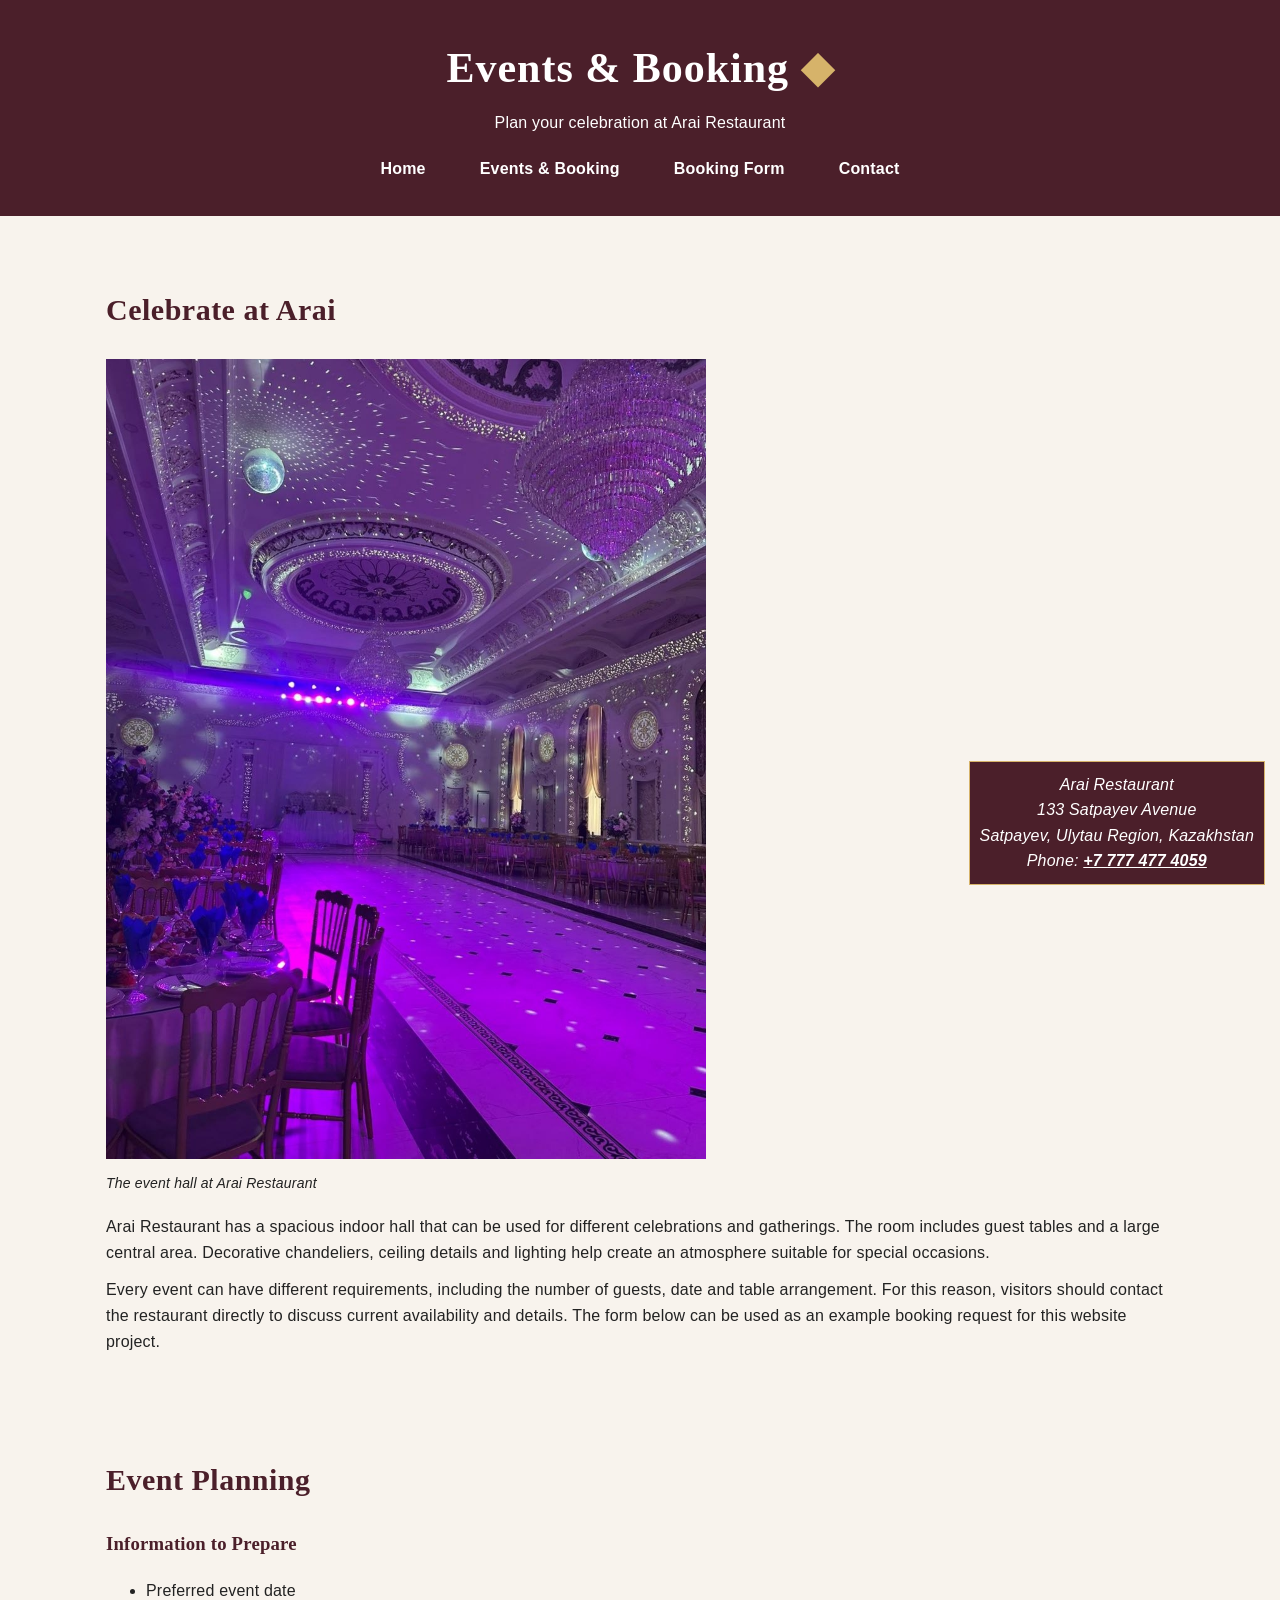
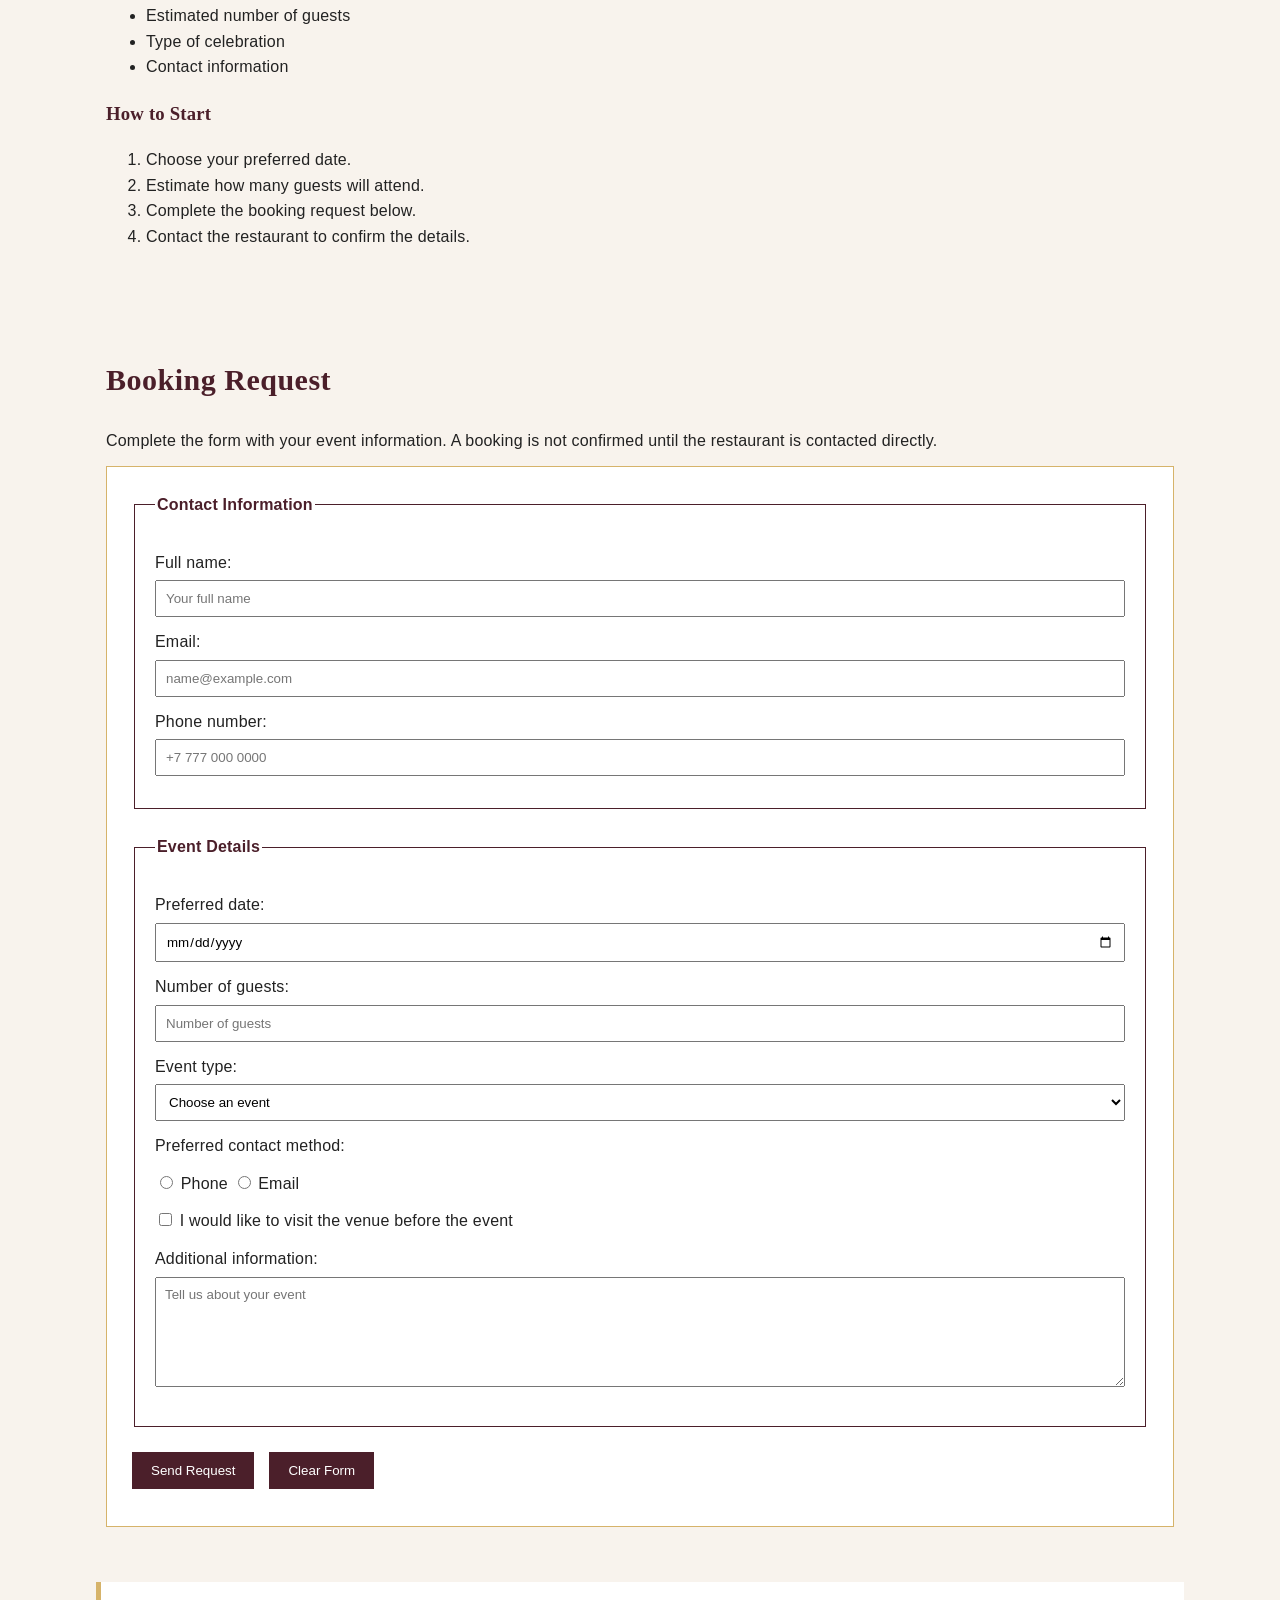
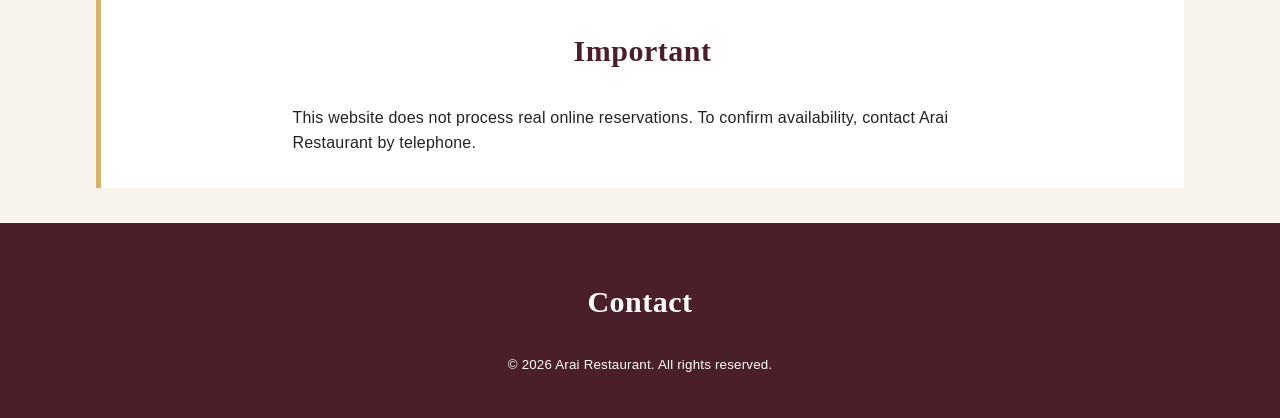
==== arai-restaurant/events.html @ f2437ca9 "Add files via upload" ====
<!DOCTYPE html>
<html lang="en">
<link rel="stylesheet" href="css/base.css">
<link rel="stylesheet" href="css/dilnaz.css">
<head>
    <meta charset="UTF-8">
    <meta name="viewport" content="width=device-width, initial-scale=1.0">
    <meta name="description" content="Events and booking information for Arai Restaurant in Satpayev.">
    <meta name="author" content="Balymbetova Dilnaz">
    <title>Arai Restaurant | Events & Booking</title>
</head>

<body>

    <!-- Author: Balymbetova Dilnaz, SE-2537 -->

    <header>
        <h1>Events & Booking</h1>
        <p>Plan your celebration at Arai Restaurant</p>

        <nav aria-label="Main navigation">
            <ul>
                <li><a href="index.html">Home</a></li>
                <li><a href="events.html">Events & Booking</a></li>
                <li><a href="#booking">Booking Form</a></li>
                <li><a href="#contact">Contact</a></li>
            </ul>
        </nav>
    </header>

    <main>

        <section id="events">
            <h2>Celebrate at Arai</h2>

            <figure>
                <img src="images/arai-hall-3.jpg"
                     alt="Decorated event hall at Arai Restaurant"
                     width="600">
                <figcaption>The event hall at Arai Restaurant</figcaption>
            </figure>

            <p>
                Arai Restaurant has a spacious indoor hall that can be used
                for different celebrations and gatherings. The room includes
                guest tables and a large central area. Decorative chandeliers,
                ceiling details and lighting help create an atmosphere suitable
                for special occasions.
            </p>

            <p>
                Every event can have different requirements, including the
                number of guests, date and table arrangement. For this reason,
                visitors should contact the restaurant directly to discuss
                current availability and details. The form below can be used
                as an example booking request for this website project.
            </p>
        </section>

        <section id="planning">
            <h2>Event Planning</h2>

            <h3>Information to Prepare</h3>

            <ul>
                <li>Preferred event date</li>
                <li>Estimated number of guests</li>
                <li>Type of celebration</li>
                <li>Contact information</li>
            </ul>

            <h3>How to Start</h3>

            <ol>
                <li>Choose your preferred date.</li>
                <li>Estimate how many guests will attend.</li>
                <li>Complete the booking request below.</li>
                <li>Contact the restaurant to confirm the details.</li>
            </ol>
        </section>

        <section id="booking">
            <h2>Booking Request</h2>

            <p>
                Complete the form with your event information.
                A booking is not confirmed until the restaurant is contacted
                directly.
            </p>

            <!-- This form has no server-side processing yet.
                 It demonstrates the HTML form required for the project. -->
            <form action="#" method="post">

                <fieldset>
                    <legend>Contact Information</legend>

                    <p>
                        <label for="full-name">Full name:</label><br>
                        <input type="text"
                               id="full-name"
                               name="full-name"
                               placeholder="Your full name"
                               required>
                    </p>

                    <p>
                        <label for="email">Email:</label><br>
                        <input type="email"
                               id="email"
                               name="email"
                               placeholder="name@example.com"
                               required>
                    </p>

                    <p>
                        <label for="phone">Phone number:</label><br>
                        <input type="tel"
                               id="phone"
                               name="phone"
                               placeholder="+7 777 000 0000"
                               required>
                    </p>
                </fieldset>

                <fieldset>
                    <legend>Event Details</legend>

                    <p>
                        <label for="event-date">Preferred date:</label><br>
                        <input type="date"
                               id="event-date"
                               name="event-date"
                               required>
                    </p>

                    <p>
                        <label for="guests">Number of guests:</label><br>
                        <input type="number"
                               id="guests"
                               name="guests"
                               min="1"
                               placeholder="Number of guests"
                               required>
                    </p>

                    <p>
                        <label for="event-type">Event type:</label><br>
                        <select id="event-type" name="event-type" required>
                            <option value="">Choose an event</option>
                            <option value="birthday">Birthday</option>
                            <option value="wedding">Wedding</option>
                            <option value="family">Family celebration</option>
                            <option value="corporate">Corporate event</option>
                            <option value="other">Other</option>
                        </select>
                    </p>

                    <p>Preferred contact method:</p>

                    <p>
                        <input type="radio"
                               id="contact-phone"
                               name="contact-method"
                               value="phone"
                               required>
                        <label for="contact-phone">Phone</label>

                        <input type="radio"
                               id="contact-email"
                               name="contact-method"
                               value="email">
                        <label for="contact-email">Email</label>
                    </p>

                    <p>
                        <input type="checkbox"
                               id="visit"
                               name="visit">
                        <label for="visit">
                            I would like to visit the venue before the event
                        </label>
                    </p>

                    <p>
                        <label for="message">Additional information:</label><br>
                        <textarea id="message"
                                  name="message"
                                  rows="6"
                                  cols="40"
                                  placeholder="Tell us about your event"></textarea>
                    </p>

                </fieldset>

                <p>
                    <button type="submit">Send Request</button>
                    <button type="reset">Clear Form</button>
                </p>

            </form>
        </section>

        <aside>
            <h2>Important</h2>
            <p>
                This website does not process real online reservations.
                To confirm availability, contact Arai Restaurant by telephone.
            </p>
        </aside>

    </main>

    <footer id="contact">

        <!-- Contact information is repeated because visitors may enter
             the website directly through this page. -->

        <h2>Contact</h2>

        <address>
            Arai Restaurant<br>
            133 Satpayev Avenue<br>
            Satpayev, Ulytau Region, Kazakhstan<br>
            Phone:
            <a href="tel:+77774774059">+7 777 477 4059</a>
        </address>

        <p>
            <small>&copy; 2026 Arai Restaurant. All rights reserved.</small>
        </p>

    </footer>

</body>
</html>
---- arai-restaurant/css/base.css ----
/*
    Arai Restaurant - Shared Styles
    Author: Balymbetova Dilnaz, SE-2537

    Colour palette:
    #4b1f2a - dark burgundy, chosen for an elegant restaurant atmosphere
    #f8f3ed - warm light background for comfortable reading
    #d6b36a - gold accent inspired by the restaurant interior
    #ffffff - clean background for content areas
    #222222 - dark text for good readability
*/

* {
    box-sizing: border-box;
}

html {
    scroll-behavior: smooth;
}

body {
    margin: 0;
    background-color: #f8f3ed;
    color: #222222;
    font-family: Arial, Helvetica, sans-serif;
    font-size: 16px;
    font-weight: 400;
    line-height: 1.6;
    letter-spacing: 0.2px;
}

header {
    background-color: #4b1f2a;
    color: #ffffff;
    padding: 35px 8%;
    text-align: center;
}

header h1 {
    margin: 0;
    font-family: Georgia, "Times New Roman", serif;
    font-size: 42px;
    font-weight: 700;
    letter-spacing: 1px;
}

header p {
    margin: 8px 0 20px;
}

/* The navigation uses Flexbox because its links belong in one row. */
nav ul {
    display: flex;
    justify-content: center;
    align-items: center;
    gap: 30px;
    list-style: none;
    margin: 0;
    padding: 0;
}

nav a {
    color: #ffffff;
    font-weight: bold;
    text-decoration: none;
    padding: 8px 12px;
}

nav a:hover {
    background-color: #d6b36a;
    color: #222222;
}

nav a:focus {
    outline: 3px solid #ffffff;
}

main {
    width: 85%;
    max-width: 1200px;
    margin: 35px auto;
}

section {
    margin-bottom: 45px;
}

h2 {
    color: #4b1f2a;
    font-family: Georgia, "Times New Roman", serif;
    font-size: 30px;
    font-weight: 700;
    letter-spacing: 0.5px;
}

h3 {
    color: #4b1f2a;
    font-family: Georgia, "Times New Roman", serif;
}

p {
    margin: 12px 0;
}

a {
    color: #4b1f2a;
}

img {
    max-width: 100%;
    height: auto;
}

figure {
    margin: 20px 0;
}

figcaption {
    margin-top: 5px;
    font-size: 14px;
    font-style: italic;
}

table {
    width: 100%;
    border-collapse: collapse;
    background-color: #ffffff;
    margin: 20px auto;
}

caption {
    padding: 10px;
    font-weight: bold;
}

th,
td {
    border: 1px solid #4b1f2a;
    padding: 12px;
    text-align: left;
}

thead {
    background-color: #4b1f2a;
    color: #ffffff;
}

tbody tr:nth-child(2n) {
    background-color: #f8f3ed;
}

aside {
    border-left: 5px solid #d6b36a;
    background-color: #ffffff;
    padding: 20px;
    margin: 30px 0;
}

footer {
    background-color: #4b1f2a;
    color: #ffffff;
    text-align: center;
    padding: 30px;
}

footer h2 {
    color: #ffffff;
}

footer a {
    color: #ffffff;
}

/* Child selector: selects only paragraphs directly inside the footer. */
footer > p {
    margin-top: 20px;
}

/* Adjacent sibling selector: styles a paragraph immediately after h2. */
h2 + p {
    margin-top: 5px;
}

/* Attribute selector: targets telephone links. */
a[href^="tel:"] {
    font-weight: bold;
}

/* Adds a decorative mark without adding unnecessary HTML. */
header h1::after {
    content: " ◆";
    color: #d6b36a;
}
---- arai-restaurant/css/dilnaz.css ----
/*
    Personal stylesheet
    Author: Balymbetova Dilnaz, SE-2537
*/

/* ID selector is appropriate because #about occurs once on the home page. */
#about {
    position: relative;
}

/* Gallery is better as Grid because photographs need rows and columns. */
.gallery {
    display: grid;
    grid-template-columns: repeat(3, minmax(200px, 1fr));
    gap: 20px;
    align-items: start;
}

.gallery figure {
    background-color: #ffffff;
    border: 1px solid #d6b36a;
    padding: 12px;
    margin: 0;
}

.gallery img {
    width: 100%;
}

/* The first gallery item spans two columns to demonstrate grid spanning. */
.gallery figure:first-child {
    grid-column: span 2;
}

/* Flexbox suits this block because the buttons form one flexible row. */
form > p:last-child {
    display: flex;
    flex-direction: row;
    flex-wrap: wrap;
    gap: 15px;
}

form {
    background-color: #ffffff;
    padding: 25px;
    border: 1px solid #d6b36a;
}

fieldset {
    margin-bottom: 25px;
    padding: 20px;
    border: 1px solid #4b1f2a;
}

legend {
    color: #4b1f2a;
    font-weight: bold;
}

input,
select,
textarea {
    padding: 9px;
    margin-top: 5px;
    max-width: 100%;
    font-family: Arial, Helvetica, sans-serif;
}

input[type="text"],
input[type="email"],
input[type="tel"],
input[type="number"],
input[type="date"],
select,
textarea {
    width: 100%;
}

input:focus,
select:focus,
textarea:focus {
    outline: 2px solid #d6b36a;
}

button {
    padding: 10px 18px;
    border: 1px solid #4b1f2a;
    background-color: #4b1f2a;
    color: #ffffff;
    cursor: pointer;
}

button:hover {
    background-color: #d6b36a;
    color: #222222;
}

/*
    Specificity experiment:
    Specificity = 0-0-1 (one type selector).
    This rule loses to #information below.
*/
section {
    padding: 10px;
}

/*
    Specificity = 1-0-0 (one ID selector).
    It wins because an ID has higher specificity than a type selector.
*/
#information {
    padding: 25px;
}

/*
    Static positioning is the normal document flow.
    It is appropriate for this heading because it needs no offset.
*/
#features h2 {
    position: static;
}

/*
    Relative positioning keeps the element in normal flow and can
    provide a containing block for an absolutely positioned element.
*/
#information {
    position: relative;
}

/* Absolute positioning places this generated label inside #information. */
#information::before {
    content: "Restaurant details";
    position: absolute;
    top: -12px;
    right: 20px;
    background-color: #d6b36a;
    padding: 3px 10px;
    font-size: 12px;
}

/*
    Fixed positioning keeps this contact shortcut visible
    while the visitor scrolls.
*/
footer address {
    position: fixed;
    right: 15px;
    bottom: 15px;
    background-color: #4b1f2a;
    border: 1px solid #d6b36a;
    padding: 10px;
    z-index: 2;
}

/*
    Float lets text flow beside the first photograph.
    The following section is cleared so later content does not wrap around it.
*/
#about figure {
    float: left;
    width: 45%;
    margin: 0 25px 15px 0;
}

#about::after {
    content: "";
    display: block;
    clear: both;
}

/* Centering technique 1: margin auto. */
#about figure img {
    display: block;
    margin-left: auto;
    margin-right: auto;
}

/* Centering technique 2: Flexbox. */
nav {
    display: flex;
    justify-content: center;
}

/* Centering technique 3: Grid. */
aside {
    display: grid;
    place-items: center;
}

aside p {
    max-width: 700px;
}

/* Reusable semantic classes prepared for the page content. */
.gallery,
.venue-gallery {
    width: 100%;
}

.gallery-item {
    padding: 10px;
}

.contact-detail {
    font-weight: bold;
}

.event-info {
    margin-bottom: 20px;
}

.booking-field {
    margin-bottom: 12px;
}

.feature-list {
    padding-left: 25px;
}

.page-intro {
    max-width: 800px;
}

.highlight {
    font-weight: bold;
}
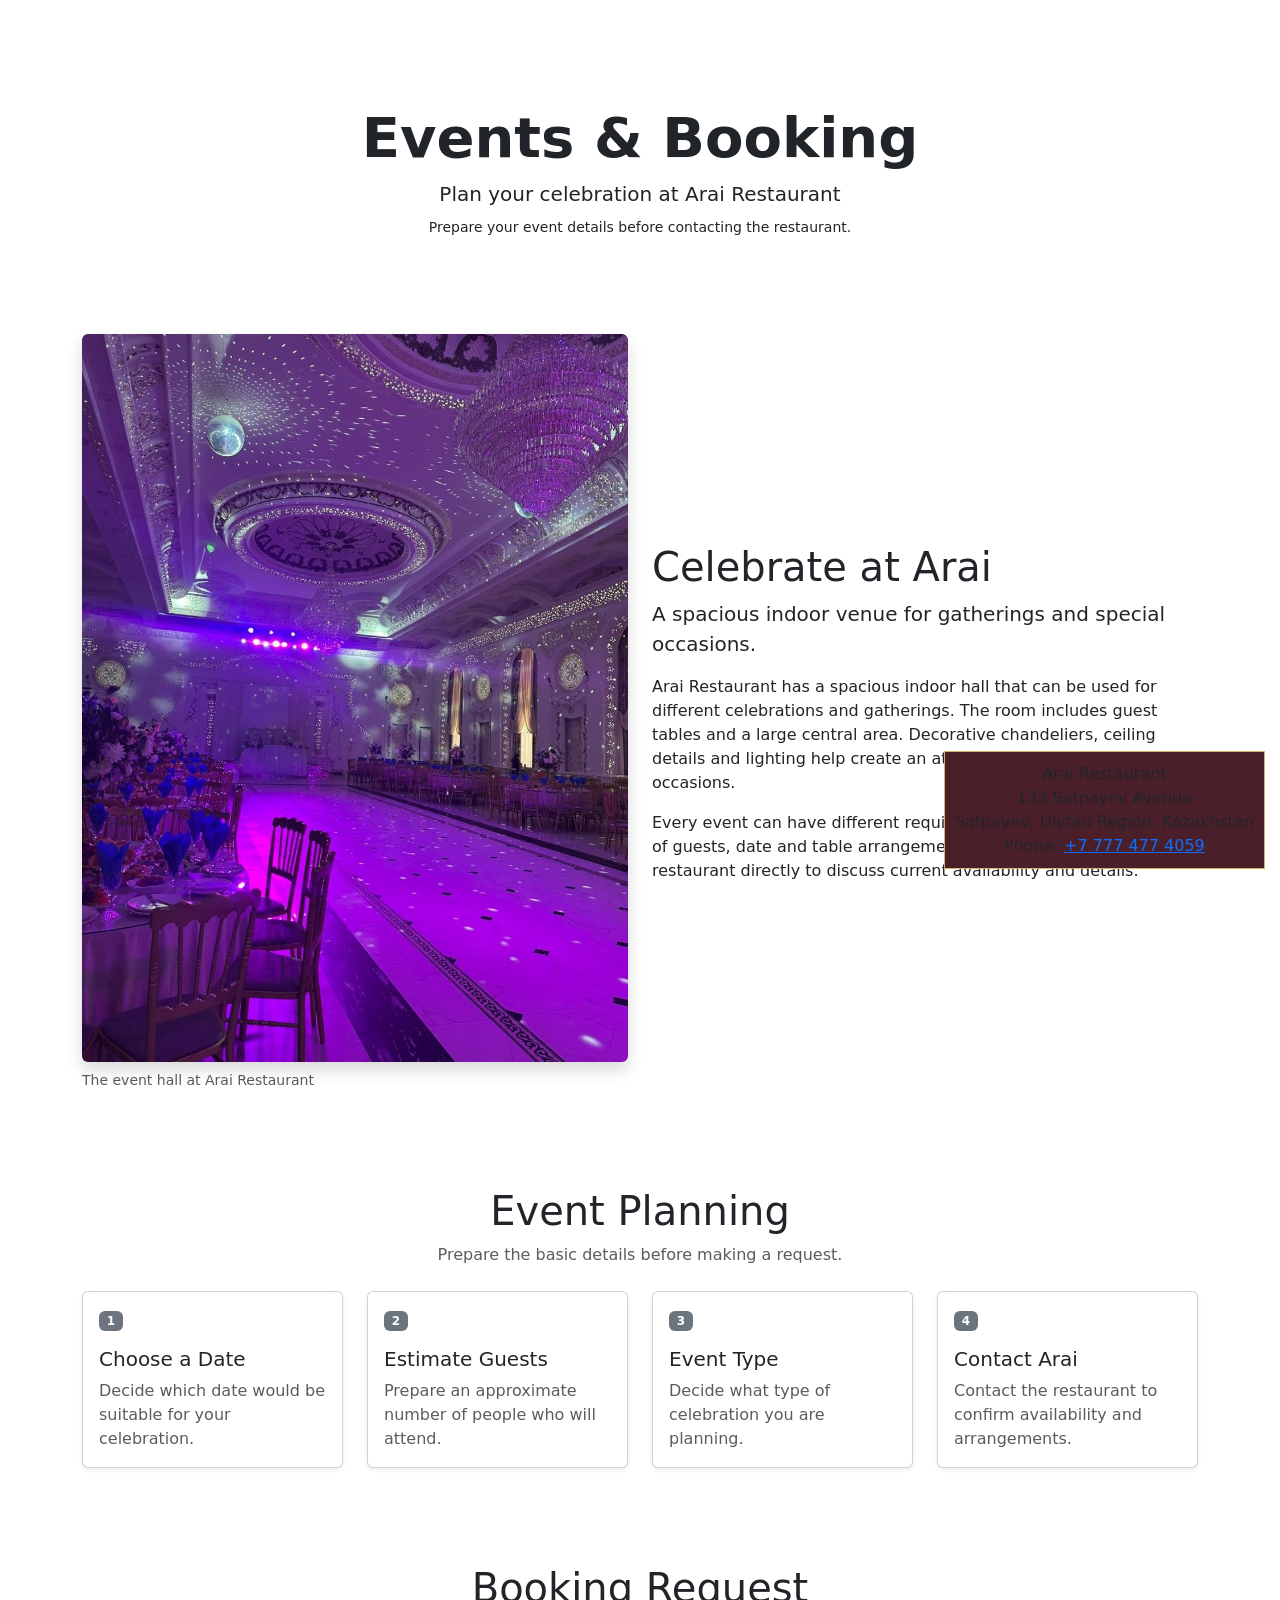
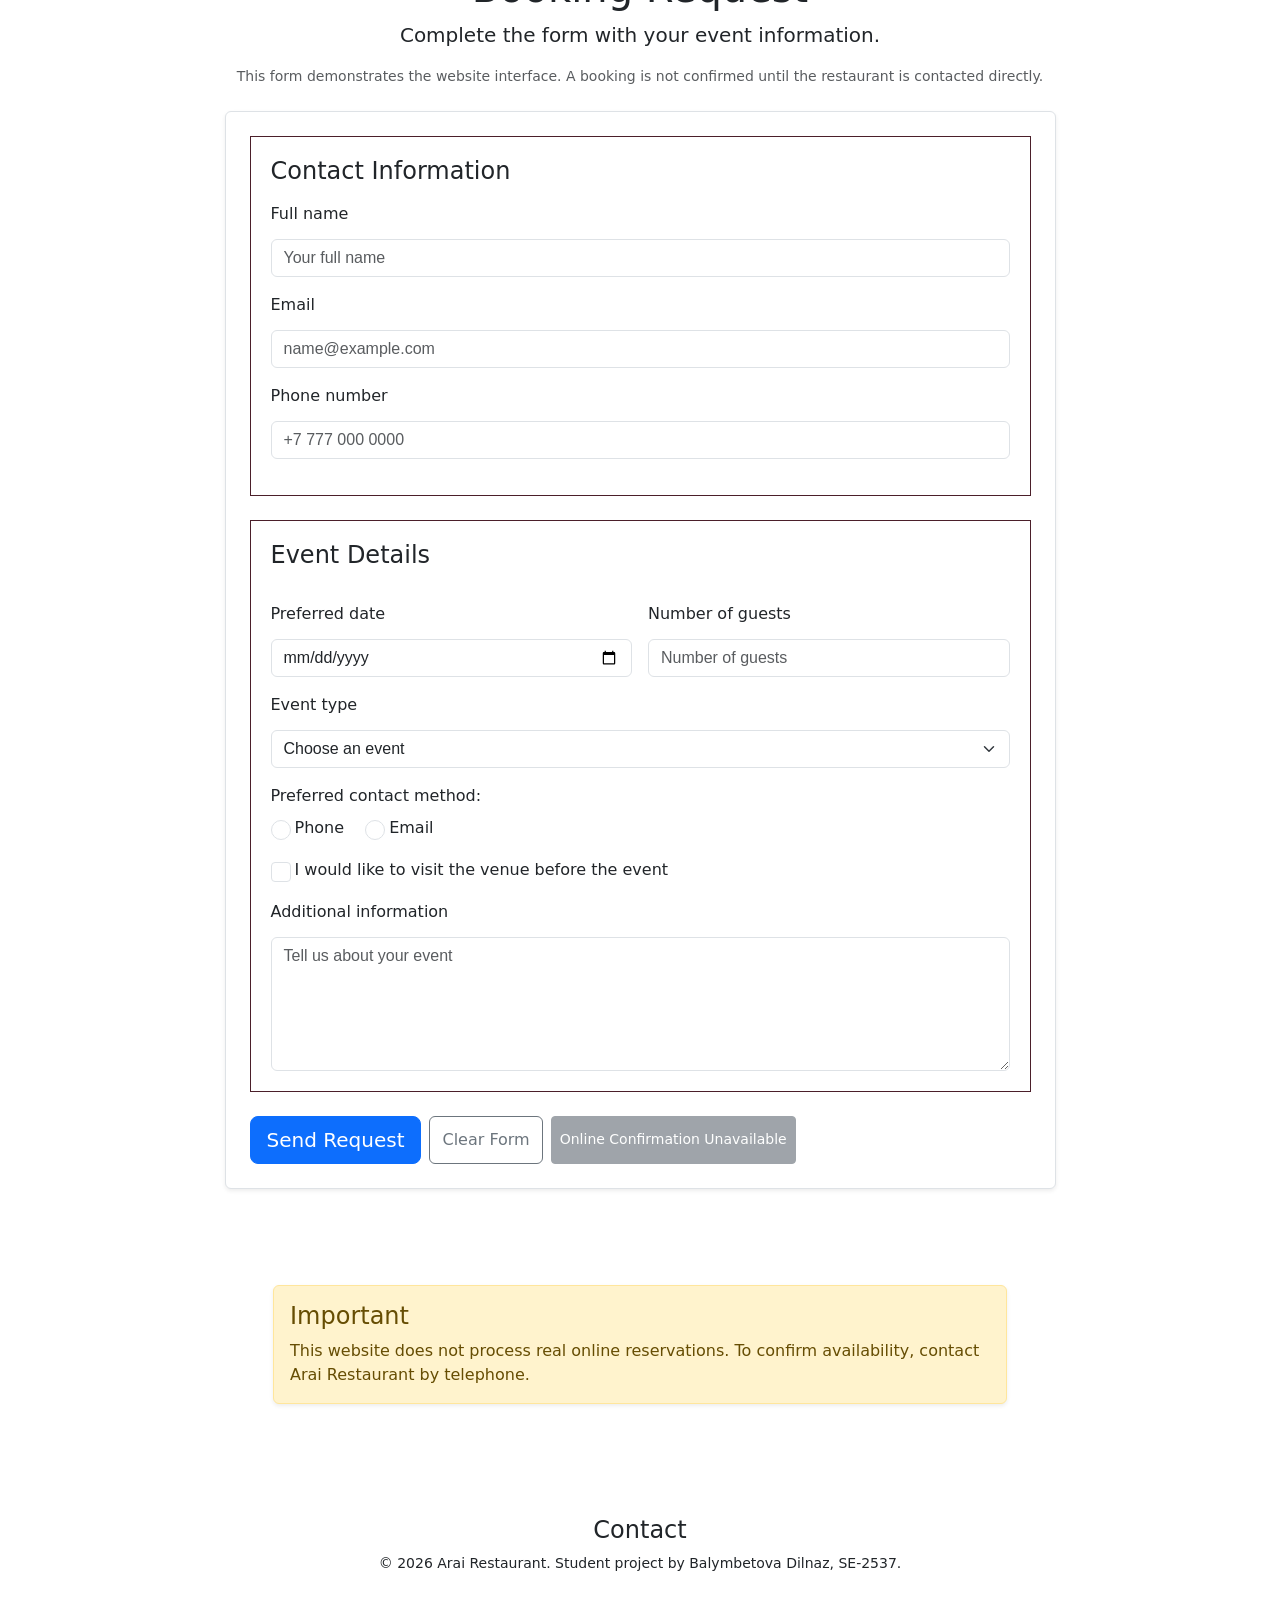
==== commit 9b316571: "Add files via upload" ====
--- a/arai-restaurant/events.html
+++ b/arai-restaurant/events.html
@@ -1,13 +1,20 @@
 <!DOCTYPE html>
 <html lang="en">
-<link rel="stylesheet" href="css/base.css">
-<link rel="stylesheet" href="css/dilnaz.css">
+
 <head>
     <meta charset="UTF-8">
     <meta name="viewport" content="width=device-width, initial-scale=1.0">
     <meta name="description" content="Events and booking information for Arai Restaurant in Satpayev.">
     <meta name="author" content="Balymbetova Dilnaz">
+
     <title>Arai Restaurant | Events & Booking</title>
+
+    <!-- Bootstrap 5.3.8 is used for responsive layout and components. -->
+    <link href="https://cdn.jsdelivr.net/npm/bootstrap@5.3.8/dist/css/bootstrap.min.css"
+          rel="stylesheet">
+
+    <!-- Custom CSS is loaded after Bootstrap for brand corrections. -->
+    <link rel="stylesheet" href="css/dilnaz.css">
 </head>
 
 <body>
@@ -15,222 +22,555 @@
     <!-- Author: Balymbetova Dilnaz, SE-2537 -->
 
     <header>
-        <h1>Events & Booking</h1>
-        <p>Plan your celebration at Arai Restaurant</p>
-
-        <nav aria-label="Main navigation">
-            <ul>
-                <li><a href="index.html">Home</a></li>
-                <li><a href="events.html">Events & Booking</a></li>
-                <li><a href="#booking">Booking Form</a></li>
-                <li><a href="#contact">Contact</a></li>
-            </ul>
+
+        <!-- Bootstrap Navbar component adapted for Arai Restaurant.
+             It collapses below the md breakpoint for phone screens. -->
+        <nav class="navbar navbar-expand-md navbar-dark arai-navbar">
+            <div class="container">
+
+                <a class="navbar-brand fw-bold" href="index.html">
+                    Arai Restaurant
+                </a>
+
+                <button class="navbar-toggler"
+                        type="button"
+                        data-bs-toggle="collapse"
+                        data-bs-target="#mainNavbar"
+                        aria-controls="mainNavbar"
+                        aria-expanded="false"
+                        aria-label="Toggle navigation">
+                    <span class="navbar-toggler-icon"></span>
+                </button>
+
+                <div class="collapse navbar-collapse" id="mainNavbar">
+                    <ul class="navbar-nav ms-auto">
+
+                        <li class="nav-item">
+                            <a class="nav-link"
+                               href="index.html">Home</a>
+                        </li>
+
+                        <li class="nav-item">
+                            <a class="nav-link active"
+                               aria-current="page"
+                               href="events.html">Events & Booking</a>
+                        </li>
+
+                        <li class="nav-item">
+                            <a class="nav-link"
+                               href="#booking">Booking Form</a>
+                        </li>
+
+                        <li class="nav-item">
+                            <a class="nav-link"
+                               href="#contact">Contact</a>
+                        </li>
+
+                    </ul>
+                </div>
+
+            </div>
         </nav>
+
+
+        <!-- container-fluid allows the hero background to span
+             the full viewport width. -->
+        <div class="container-fluid arai-hero">
+            <div class="container text-center py-5">
+
+                <h1 class="display-4 fw-bold">
+                    Events & Booking
+                </h1>
+
+                <p class="lead mb-2">
+                    Plan your celebration at Arai Restaurant
+                </p>
+
+                <!-- Responsive display utility:
+                     hidden on phones and visible from md upwards. -->
+                <p class="small mb-0 d-none d-md-block">
+                    Prepare your event details before contacting
+                    the restaurant.
+                </p>
+
+            </div>
+        </div>
+
     </header>
 
+
     <main>
 
-        <section id="events">
-            <h2>Celebrate at Arai</h2>
-
-            <figure>
-                <img src="images/arai-hall-3.jpg"
-                     alt="Decorated event hall at Arai Restaurant"
-                     width="600">
-                <figcaption>The event hall at Arai Restaurant</figcaption>
-            </figure>
-
-            <p>
-                Arai Restaurant has a spacious indoor hall that can be used
-                for different celebrations and gatherings. The room includes
-                guest tables and a large central area. Decorative chandeliers,
-                ceiling details and lighting help create an atmosphere suitable
-                for special occasions.
+        <!-- EVENTS -->
+        <section id="events" class="container py-5">
+
+            <div class="row g-4 align-items-center">
+
+                <div class="col-12 col-lg-6">
+
+                    <figure class="mb-0">
+                        <img src="images/arai-hall-3.jpg"
+                             class="img-fluid rounded shadow"
+                             alt="Decorated event hall at Arai Restaurant">
+
+                        <figcaption class="small text-body-secondary mt-2">
+                            The event hall at Arai Restaurant
+                        </figcaption>
+                    </figure>
+
+                </div>
+
+
+                <div class="col-12 col-lg-6">
+
+                    <h2 class="display-6 text-center text-lg-start">
+                        Celebrate at Arai
+                    </h2>
+
+                    <p class="lead">
+                        A spacious indoor venue for gatherings and
+                        special occasions.
+                    </p>
+
+                    <p>
+                        Arai Restaurant has a spacious indoor hall that can
+                        be used for different celebrations and gatherings.
+                        The room includes guest tables and a large central
+                        area. Decorative chandeliers, ceiling details and
+                        lighting help create an atmosphere suitable for
+                        special occasions.
+                    </p>
+
+                    <p class="mb-0">
+                        Every event can have different requirements,
+                        including the number of guests, date and table
+                        arrangement. Visitors should contact the restaurant
+                        directly to discuss current availability and details.
+                    </p>
+
+                </div>
+
+            </div>
+
+        </section>
+
+
+        <!-- EVENT PLANNING -->
+        <section id="planning" class="container py-5">
+
+            <div class="text-center mb-4">
+                <h2 class="display-6">Event Planning</h2>
+
+                <p class="text-body-secondary">
+                    Prepare the basic details before making a request.
+                </p>
+            </div>
+
+
+            <!-- Responsive Bootstrap grid:
+                 1 column on phones, 2 on tablets, 4 on large screens. -->
+            <div class="row g-4">
+
+                <div class="col-12 col-md-6 col-lg-3">
+                    <div class="card h-100 shadow-sm">
+                        <div class="card-body">
+                            <span class="badge text-bg-secondary mb-3">
+                                1
+                            </span>
+
+                            <h3 class="h5 card-title">
+                                Choose a Date
+                            </h3>
+
+                            <p class="card-text text-body-secondary">
+                                Decide which date would be suitable
+                                for your celebration.
+                            </p>
+                        </div>
+                    </div>
+                </div>
+
+
+                <div class="col-12 col-md-6 col-lg-3">
+                    <div class="card h-100 shadow-sm">
+                        <div class="card-body">
+                            <span class="badge text-bg-secondary mb-3">
+                                2
+                            </span>
+
+                            <h3 class="h5 card-title">
+                                Estimate Guests
+                            </h3>
+
+                            <p class="card-text text-body-secondary">
+                                Prepare an approximate number of people
+                                who will attend.
+                            </p>
+                        </div>
+                    </div>
+                </div>
+
+
+                <div class="col-12 col-md-6 col-lg-3">
+                    <div class="card h-100 shadow-sm">
+                        <div class="card-body">
+                            <span class="badge text-bg-secondary mb-3">
+                                3
+                            </span>
+
+                            <h3 class="h5 card-title">
+                                Event Type
+                            </h3>
+
+                            <p class="card-text text-body-secondary">
+                                Decide what type of celebration you
+                                are planning.
+                            </p>
+                        </div>
+                    </div>
+                </div>
+
+
+                <div class="col-12 col-md-6 col-lg-3">
+                    <div class="card h-100 shadow-sm">
+                        <div class="card-body">
+                            <span class="badge text-bg-secondary mb-3">
+                                4
+                            </span>
+
+                            <h3 class="h5 card-title">
+                                Contact Arai
+                            </h3>
+
+                            <p class="card-text text-body-secondary">
+                                Contact the restaurant to confirm
+                                availability and arrangements.
+                            </p>
+                        </div>
+                    </div>
+                </div>
+
+            </div>
+
+        </section>
+
+
+        <!-- BOOKING -->
+        <section id="booking" class="container py-5">
+
+            <div class="row justify-content-center">
+
+                <div class="col-12 col-lg-9">
+
+                    <div class="text-center mb-4">
+                        <h2 class="display-6">Booking Request</h2>
+
+                        <p class="lead">
+                            Complete the form with your event information.
+                        </p>
+
+                        <p class="small text-body-secondary">
+                            This form demonstrates the website interface.
+                            A booking is not confirmed until the restaurant
+                            is contacted directly.
+                        </p>
+                    </div>
+
+
+                    <!-- This form has no server-side processing.
+                         It demonstrates the booking interface for the project. -->
+                    <form action="#"
+                          method="post"
+                          class="border rounded shadow-sm p-4">
+
+
+                        <fieldset class="mb-4">
+
+                            <legend class="h4 mb-3">
+                                Contact Information
+                            </legend>
+
+
+                            <div class="mb-3">
+                                <label for="full-name"
+                                       class="form-label">
+                                    Full name
+                                </label>
+
+                                <input type="text"
+                                       class="form-control"
+                                       id="full-name"
+                                       name="full-name"
+                                       placeholder="Your full name"
+                                       required>
+                            </div>
+
+
+                            <div class="mb-3">
+                                <label for="email"
+                                       class="form-label">
+                                    Email
+                                </label>
+
+                                <input type="email"
+                                       class="form-control"
+                                       id="email"
+                                       name="email"
+                                       placeholder="name@example.com"
+                                       required>
+                            </div>
+
+
+                            <div class="mb-3">
+                                <label for="phone"
+                                       class="form-label">
+                                    Phone number
+                                </label>
+
+                                <input type="tel"
+                                       class="form-control"
+                                       id="phone"
+                                       name="phone"
+                                       placeholder="+7 777 000 0000"
+                                       required>
+                            </div>
+
+                        </fieldset>
+
+
+                        <fieldset class="mb-4">
+
+                            <legend class="h4 mb-3">
+                                Event Details
+                            </legend>
+
+
+                            <!-- Nested Bootstrap grid inside the form column. -->
+                            <div class="row g-3">
+
+                                <div class="col-12 col-md-6">
+                                    <label for="event-date"
+                                           class="form-label">
+                                        Preferred date
+                                    </label>
+
+                                    <input type="date"
+                                           class="form-control"
+                                           id="event-date"
+                                           name="event-date"
+                                           required>
+                                </div>
+
+
+                                <div class="col-12 col-md-6">
+                                    <label for="guests"
+                                           class="form-label">
+                                        Number of guests
+                                    </label>
+
+                                    <input type="number"
+                                           class="form-control"
+                                           id="guests"
+                                           name="guests"
+                                           min="1"
+                                           placeholder="Number of guests"
+                                           required>
+                                </div>
+
+
+                                <div class="col-12">
+                                    <label for="event-type"
+                                           class="form-label">
+                                        Event type
+                                    </label>
+
+                                    <select class="form-select"
+                                            id="event-type"
+                                            name="event-type"
+                                            required>
+
+                                        <option value="">
+                                            Choose an event
+                                        </option>
+
+                                        <option value="birthday">
+                                            Birthday
+                                        </option>
+
+                                        <option value="wedding">
+                                            Wedding
+                                        </option>
+
+                                        <option value="family">
+                                            Family celebration
+                                        </option>
+
+                                        <option value="corporate">
+                                            Corporate event
+                                        </option>
+
+                                        <option value="other">
+                                            Other
+                                        </option>
+
+                                    </select>
+                                </div>
+
+
+                                <div class="col-12">
+
+                                    <p class="mb-2">
+                                        Preferred contact method:
+                                    </p>
+
+                                    <div class="form-check form-check-inline">
+                                        <input class="form-check-input"
+                                               type="radio"
+                                               id="contact-phone"
+                                               name="contact-method"
+                                               value="phone"
+                                               required>
+
+                                        <label class="form-check-label"
+                                               for="contact-phone">
+                                            Phone
+                                        </label>
+                                    </div>
+
+
+                                    <div class="form-check form-check-inline">
+                                        <input class="form-check-input"
+                                               type="radio"
+                                               id="contact-email"
+                                               name="contact-method"
+                                               value="email">
+
+                                        <label class="form-check-label"
+                                               for="contact-email">
+                                            Email
+                                        </label>
+                                    </div>
+
+                                </div>
+
+
+                                <div class="col-12">
+                                    <div class="form-check">
+
+                                        <input class="form-check-input"
+                                               type="checkbox"
+                                               id="visit"
+                                               name="visit">
+
+                                        <label class="form-check-label"
+                                               for="visit">
+                                            I would like to visit the venue
+                                            before the event
+                                        </label>
+
+                                    </div>
+                                </div>
+
+
+                                <div class="col-12">
+                                    <label for="message"
+                                           class="form-label">
+                                        Additional information
+                                    </label>
+
+                                    <textarea class="form-control"
+                                              id="message"
+                                              name="message"
+                                              rows="5"
+                                              placeholder="Tell us about your event"></textarea>
+                                </div>
+
+                            </div>
+
+                        </fieldset>
+
+
+                        <div class="d-flex flex-wrap gap-2">
+
+                            <button type="submit"
+                                    class="btn btn-primary btn-lg">
+                                Send Request
+                            </button>
+
+                            <button type="reset"
+                                    class="btn btn-outline-secondary">
+                                Clear Form
+                            </button>
+
+                            <!-- Disabled button demonstrates the required
+                                 Bootstrap disabled button state. -->
+                            <button type="button"
+                                    class="btn btn-secondary btn-sm"
+                                    disabled>
+                                Online Confirmation Unavailable
+                            </button>
+
+                        </div>
+
+                    </form>
+
+                </div>
+
+            </div>
+
+        </section>
+
+
+        <aside class="container my-5">
+
+            <div class="alert alert-warning shadow-sm" role="alert">
+
+                <h2 class="h4 alert-heading">
+                    Important
+                </h2>
+
+                <p class="mb-0">
+                    This website does not process real online reservations.
+                    To confirm availability, contact Arai Restaurant
+                    by telephone.
+                </p>
+
+            </div>
+
+        </aside>
+
+    </main>
+
+
+    <footer id="contact" class="arai-footer py-5">
+
+        <div class="container text-center">
+
+            <h2 class="h4">Contact</h2>
+
+            <address class="mb-3">
+                Arai Restaurant<br>
+                133 Satpayev Avenue<br>
+                Satpayev, Ulytau Region, Kazakhstan<br>
+                Phone:
+                <a href="tel:+77774774059">
+                    +7 777 477 4059
+                </a>
+            </address>
+
+            <p class="small mb-0">
+                &copy; 2026 Arai Restaurant.
+                Student project by Balymbetova Dilnaz, SE-2537.
             </p>
 
-            <p>
-                Every event can have different requirements, including the
-                number of guests, date and table arrangement. For this reason,
-                visitors should contact the restaurant directly to discuss
-                current availability and details. The form below can be used
-                as an example booking request for this website project.
-            </p>
-        </section>
-
-        <section id="planning">
-            <h2>Event Planning</h2>
-
-            <h3>Information to Prepare</h3>
-
-            <ul>
-                <li>Preferred event date</li>
-                <li>Estimated number of guests</li>
-                <li>Type of celebration</li>
-                <li>Contact information</li>
-            </ul>
-
-            <h3>How to Start</h3>
-
-            <ol>
-                <li>Choose your preferred date.</li>
-                <li>Estimate how many guests will attend.</li>
-                <li>Complete the booking request below.</li>
-                <li>Contact the restaurant to confirm the details.</li>
-            </ol>
-        </section>
-
-        <section id="booking">
-            <h2>Booking Request</h2>
-
-            <p>
-                Complete the form with your event information.
-                A booking is not confirmed until the restaurant is contacted
-                directly.
-            </p>
-
-            <!-- This form has no server-side processing yet.
-                 It demonstrates the HTML form required for the project. -->
-            <form action="#" method="post">
-
-                <fieldset>
-                    <legend>Contact Information</legend>
-
-                    <p>
-                        <label for="full-name">Full name:</label><br>
-                        <input type="text"
-                               id="full-name"
-                               name="full-name"
-                               placeholder="Your full name"
-                               required>
-                    </p>
-
-                    <p>
-                        <label for="email">Email:</label><br>
-                        <input type="email"
-                               id="email"
-                               name="email"
-                               placeholder="name@example.com"
-                               required>
-                    </p>
-
-                    <p>
-                        <label for="phone">Phone number:</label><br>
-                        <input type="tel"
-                               id="phone"
-                               name="phone"
-                               placeholder="+7 777 000 0000"
-                               required>
-                    </p>
-                </fieldset>
-
-                <fieldset>
-                    <legend>Event Details</legend>
-
-                    <p>
-                        <label for="event-date">Preferred date:</label><br>
-                        <input type="date"
-                               id="event-date"
-                               name="event-date"
-                               required>
-                    </p>
-
-                    <p>
-                        <label for="guests">Number of guests:</label><br>
-                        <input type="number"
-                               id="guests"
-                               name="guests"
-                               min="1"
-                               placeholder="Number of guests"
-                               required>
-                    </p>
-
-                    <p>
-                        <label for="event-type">Event type:</label><br>
-                        <select id="event-type" name="event-type" required>
-                            <option value="">Choose an event</option>
-                            <option value="birthday">Birthday</option>
-                            <option value="wedding">Wedding</option>
-                            <option value="family">Family celebration</option>
-                            <option value="corporate">Corporate event</option>
-                            <option value="other">Other</option>
-                        </select>
-                    </p>
-
-                    <p>Preferred contact method:</p>
-
-                    <p>
-                        <input type="radio"
-                               id="contact-phone"
-                               name="contact-method"
-                               value="phone"
-                               required>
-                        <label for="contact-phone">Phone</label>
-
-                        <input type="radio"
-                               id="contact-email"
-                               name="contact-method"
-                               value="email">
-                        <label for="contact-email">Email</label>
-                    </p>
-
-                    <p>
-                        <input type="checkbox"
-                               id="visit"
-                               name="visit">
-                        <label for="visit">
-                            I would like to visit the venue before the event
-                        </label>
-                    </p>
-
-                    <p>
-                        <label for="message">Additional information:</label><br>
-                        <textarea id="message"
-                                  name="message"
-                                  rows="6"
-                                  cols="40"
-                                  placeholder="Tell us about your event"></textarea>
-                    </p>
-
-                </fieldset>
-
-                <p>
-                    <button type="submit">Send Request</button>
-                    <button type="reset">Clear Form</button>
-                </p>
-
-            </form>
-        </section>
-
-        <aside>
-            <h2>Important</h2>
-            <p>
-                This website does not process real online reservations.
-                To confirm availability, contact Arai Restaurant by telephone.
-            </p>
-        </aside>
-
-    </main>
-
-    <footer id="contact">
-
-        <!-- Contact information is repeated because visitors may enter
-             the website directly through this page. -->
-
-        <h2>Contact</h2>
-
-        <address>
-            Arai Restaurant<br>
-            133 Satpayev Avenue<br>
-            Satpayev, Ulytau Region, Kazakhstan<br>
-            Phone:
-            <a href="tel:+77774774059">+7 777 477 4059</a>
-        </address>
-
-        <p>
-            <small>&copy; 2026 Arai Restaurant. All rights reserved.</small>
-        </p>
+        </div>
 
     </footer>
+
+
+    <!-- Bootstrap 5.3.8 JavaScript bundle is used only
+         for Bootstrap components such as the navbar toggler. -->
+    <script src="https://cdn.jsdelivr.net/npm/bootstrap@5.3.8/dist/js/bootstrap.bundle.min.js"></script>
 
 </body>
 </html>
